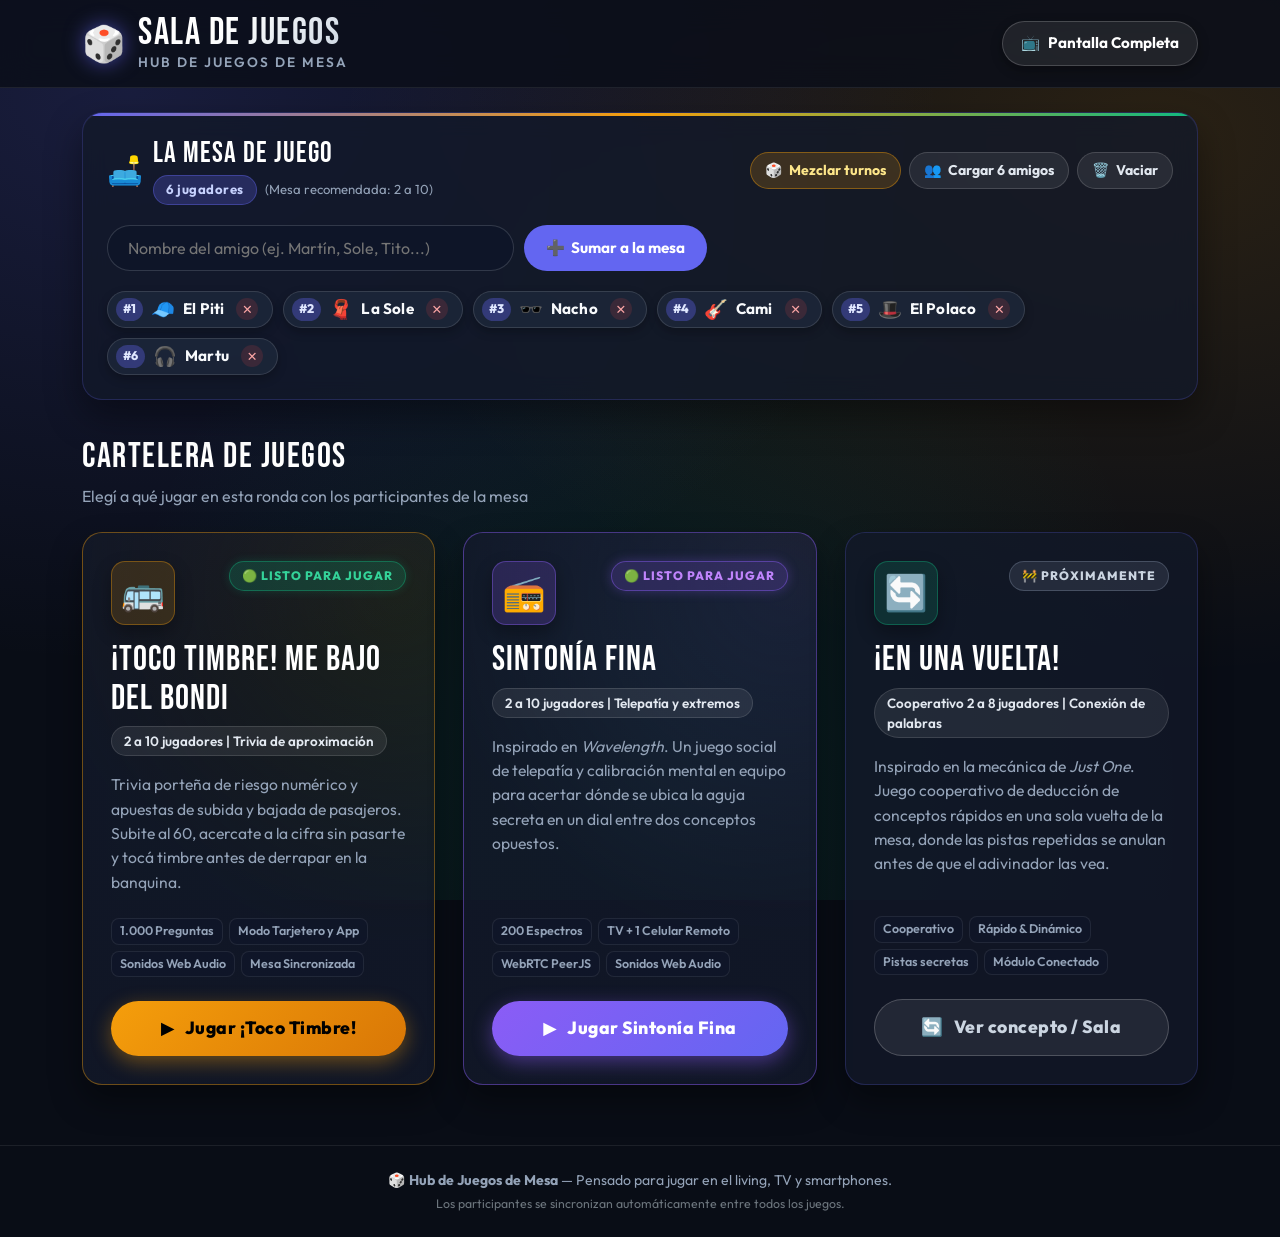
==== index.html @ fead98ab "Deploy inicial: Hub de Juegos, Toco Timbre y Sintonia Fina" ====
<!DOCTYPE html>
<html lang="es">
<head>
  <meta charset="UTF-8">
  <meta name="viewport" content="width=device-width, initial-scale=1.0">
  <meta name="theme-color" content="#090d16">
  <meta name="description" content="Hub de Juegos de Mesa Digitales para jugar entre amigos y en pantalla de TV.">
  <title>🎲 Sala de Juegos | Hub de Juegos de Mesa</title>

  <!-- Google Fonts -->
  <link rel="preconnect" href="https://fonts.googleapis.com">
  <link rel="preconnect" href="https://fonts.gstatic.com" crossorigin>
  <link href="https://fonts.googleapis.com/css2?family=Bebas+Neue&family=Outfit:wght@400;500;600;700;800&display=swap" rel="stylesheet">

  <!-- Bootstrap 5.3 CSS -->
  <link href="https://cdn.jsdelivr.net/npm/bootstrap@5.3.3/dist/css/bootstrap.min.css" rel="stylesheet">

  <!-- Estilos del Hub -->
  <link rel="stylesheet" href="css/hub.css">
</head>
<body>

  <!-- ====================================================================
       BARRA SUPERIOR / LIVING TV HEADER
       ==================================================================== -->
  <header class="hub-header">
    <div class="container d-flex justify-content-between align-items-center">
      <div class="hub-brand">
        <span class="hub-brand-icon">🎲</span>
        <div>
          <h1 class="hub-title">SALA DE JUEGOS</h1>
          <p class="hub-subtitle">Hub de Juegos de Mesa</p>
        </div>
      </div>

      <div class="d-flex align-items-center gap-2">
        <button type="button" class="btn-tv-fullscreen" id="btnToggleFullscreen" title="Alternar Pantalla Completa para TV">
          <span id="fsIcon">📺</span>
          <span id="fsLabel" class="d-none d-sm-inline">Pantalla Completa</span>
        </button>
      </div>
    </div>
  </header>

  <!-- ====================================================================
       CONTENIDO PRINCIPAL
       ==================================================================== -->
  <main class="container">

    <!-- PANEL SUPERIOR: LA MESA (JUGADORES) -->
    <section class="table-panel" aria-labelledby="tableTitle">
      <div class="table-panel-header">
        <div class="table-title-wrap">
          <span style="font-size: 1.8rem;">🛋️</span>
          <div>
            <h2 class="table-title" id="tableTitle">LA MESA DE JUEGO</h2>
            <div class="d-flex align-items-center gap-2 mt-1">
              <span class="table-badge-count" id="playerCountBadge">0 jugadores</span>
              <span style="color: var(--hub-text-muted); font-size: 0.82rem;" id="playerLimitNotice">(Mesa recomendada: 2 a 10)</span>
            </div>
          </div>
        </div>

        <div class="table-actions">
          <button type="button" class="btn-table-action btn-shuffle" id="btnShufflePlayers" title="Mezcla el orden de turnos aleatoriamente">
            <span>🎲</span>
            <span>Mezclar turnos</span>
          </button>
          <button type="button" class="btn-table-action" id="btnDefaultPlayers" title="Cargar la mesa de 6 amigos estándar">
            <span>👥</span>
            <span>Cargar 6 amigos</span>
          </button>
          <button type="button" class="btn-table-action" id="btnClearPlayers" title="Vaciar la mesa">
            <span>🗑️</span>
            <span>Vaciar</span>
          </button>
        </div>
      </div>

      <!-- Formulario para agregar participante -->
      <form id="addPlayerForm" class="add-player-bar" autocomplete="off" onsubmit="return false;">
        <input 
          type="text" 
          id="newPlayerInput" 
          class="input-player-name" 
          placeholder="Nombre del amigo (ej. Martín, Sole, Tito...)" 
          maxlength="18"
          aria-label="Nombre del nuevo jugador"
        >
        <button type="submit" class="btn-add-player" id="btnAddPlayer">
          <span>➕</span>
          <span>Sumar a la mesa</span>
        </button>
      </form>

      <!-- Lista / Grilla de fichas de jugadores -->
      <div class="players-chips-grid" id="playersChipsContainer">
        <!-- Renderizado dinámicamente -->
      </div>
    </section>

    <!-- GRILLA DE JUEGOS (CARTELERA) -->
    <section class="games-section" aria-labelledby="gamesSectionTitle">
      <div class="section-header d-flex justify-content-between align-items-end">
        <div>
          <h2 class="section-title" id="gamesSectionTitle">CARTELERA DE JUEGOS</h2>
          <p class="section-subtitle">Elegí a qué jugar en esta ronda con los participantes de la mesa</p>
        </div>
      </div>

      <div class="games-grid">
        <!-- TARJETA 1 (ACTIVO): ¡TOCO TIMBRE! -->
        <article class="game-card card-active">
          <div class="game-card-top">
            <div class="game-icon-badge" style="background: rgba(245, 158, 11, 0.15); border-color: rgba(245, 158, 11, 0.35);">
              🚌
            </div>
            <span class="status-badge available">🟢 Listo para jugar</span>
          </div>

          <h3 class="game-title">¡TOCO TIMBRE! ME BAJO DEL BONDI</h3>
          
          <div>
            <span class="game-meta-badge">2 a 10 jugadores | Trivia de aproximación</span>
          </div>

          <p class="game-desc">
            Trivia porteña de riesgo numérico y apuestas de subida y bajada de pasajeros. Subite al 60, acercate a la cifra sin pasarte y tocá timbre antes de derrapar en la banquina.
          </p>

          <div class="game-tags">
            <span class="game-tag">1.000 Preguntas</span>
            <span class="game-tag">Modo Tarjetero y App</span>
            <span class="game-tag">Sonidos Web Audio</span>
            <span class="game-tag">Mesa Sincronizada</span>
          </div>

          <div class="mt-auto">
            <a href="toco-timbre/index.html" class="btn-game-action btn-play-primary" id="btnPlayTocoTimbre">
              <span>▶️</span>
              <span>Jugar ¡Toco Timbre!</span>
            </a>
          </div>
        </article>

        <!-- TARJETA 2 (ACTIVO): SINTONÍA FINA -->
        <article class="game-card card-active" style="border-color: rgba(139, 92, 246, 0.45); background: radial-gradient(circle at 90% 10%, rgba(139, 92, 246, 0.12) 0%, rgba(18, 25, 41, 0.85) 60%);">
          <div class="game-card-top">
            <div class="game-icon-badge" style="background: rgba(139, 92, 246, 0.2); border-color: rgba(139, 92, 246, 0.4);">
              📻
            </div>
            <span class="status-badge available" style="background: rgba(139, 92, 246, 0.2); color: #c084fc; border-color: rgba(139, 92, 246, 0.45); box-shadow: 0 0 12px rgba(139, 92, 246, 0.3);">🟢 Listo para jugar</span>
          </div>

          <h3 class="game-title">SINTONÍA FINA</h3>

          <div>
            <span class="game-meta-badge">2 a 10 jugadores | Telepatía y extremos</span>
          </div>

          <p class="game-desc">
            Inspirado en <em>Wavelength</em>. Un juego social de telepatía y calibración mental en equipo para acertar dónde se ubica la aguja secreta en un dial entre dos conceptos opuestos.
          </p>

          <div class="game-tags">
            <span class="game-tag">200 Espectros</span>
            <span class="game-tag">TV + 1 Celular Remoto</span>
            <span class="game-tag">WebRTC PeerJS</span>
            <span class="game-tag">Sonidos Web Audio</span>
          </div>

          <div class="mt-auto">
            <a href="sintonia-fina/index.html" class="btn-game-action btn-play-primary" style="background: linear-gradient(135deg, #8b5cf6, #6366f1); color: #fff; box-shadow: 0 6px 20px rgba(139, 92, 246, 0.45);">
              <span>▶️</span>
              <span>Jugar Sintonía Fina</span>
            </a>
          </div>
        </article>

        <!-- TARJETA 3 (ESTRUCTURA LISTA): ¡EN UNA VUELTA! -->
        <article class="game-card">
          <div class="game-card-top">
            <div class="game-icon-badge" style="background: rgba(16, 185, 129, 0.15); border-color: rgba(16, 185, 129, 0.35);">
              🔄
            </div>
            <span class="status-badge coming-soon">🚧 Próximamente</span>
          </div>

          <h3 class="game-title">¡EN UNA VUELTA!</h3>

          <div>
            <span class="game-meta-badge">Cooperativo 2 a 8 jugadores | Conexión de palabras</span>
          </div>

          <p class="game-desc">
            Inspirado en la mecánica de <em>Just One</em>. Juego cooperativo de deducción de conceptos rápidos en una sola vuelta de la mesa, donde las pistas repetidas se anulan antes de que el adivinador las vea.
          </p>

          <div class="game-tags">
            <span class="game-tag">Cooperativo</span>
            <span class="game-tag">Rápido & Dinámico</span>
            <span class="game-tag">Pistas secretas</span>
            <span class="game-tag">Módulo Conectado</span>
          </div>

          <div class="mt-auto">
            <a href="en-una-vuelta/index.html" class="btn-game-action btn-play-secondary">
              <span>🔄</span>
              <span>Ver concepto / Sala</span>
            </a>
          </div>
        </article>
      </div>
    </section>
  </main>

  <!-- PIE DE PÁGINA -->
  <footer class="hub-footer text-center">
    <div class="container">
      <p class="mb-1">🎲 <strong>Hub de Juegos de Mesa</strong> &mdash; Pensado para jugar en el living, TV y smartphones.</p>
      <p class="text-secondary small mb-0">Los participantes se sincronizan automáticamente entre todos los juegos.</p>
    </div>
  </footer>

  <!-- SCRIPT COMPARTIDO DEL HUB -->
  <script src="js/hub-shared.js"></script>

  <!-- LÓGICA DE CONTROL DEL HUB -->
  <script>
    (function() {
      'use strict';

      // Elementos del DOM
      const chipsContainer = document.getElementById('playersChipsContainer');
      const countBadge = document.getElementById('playerCountBadge');
      const addForm = document.getElementById('addPlayerForm');
      const newPlayerInput = document.getElementById('newPlayerInput');
      const btnShuffle = document.getElementById('btnShufflePlayers');
      const btnDefault = document.getElementById('btnDefaultPlayers');
      const btnClear = document.getElementById('btnClearPlayers');
      const btnToggleFs = document.getElementById('btnToggleFullscreen');
      const fsIcon = document.getElementById('fsIcon');
      const fsLabel = document.getElementById('fsLabel');

      // -----------------------------------------------------------------------
      // RENDERIZADO DE LA MESA DE JUGADORES
      // -----------------------------------------------------------------------
      function renderTablePlayers() {
        if (!window.HubShared) return;
        const players = window.HubShared.getHubPlayers(true);

        // Actualizar contador
        const total = players.length;
        countBadge.textContent = `${total} ${total === 1 ? 'jugador' : 'jugadores'}`;

        if (total === 0) {
          chipsContainer.innerHTML = '<div class="players-empty-msg">No hay participantes en la mesa. Escribí un nombre arriba o hacé clic en "Cargar 6 amigos".</div>';
          return;
        }

        chipsContainer.innerHTML = '';
        players.forEach((p, idx) => {
          const chip = document.createElement('div');
          chip.className = 'player-chip';
          chip.innerHTML = `
            <span class="player-chip-order">#${idx + 1}</span>
            <span class="player-chip-emoji">${p.emoji || '👤'}</span>
            <span class="player-chip-name">${escapeHtml(p.name)}</span>
            <button type="button" class="player-chip-remove" title="Quitar a ${escapeHtml(p.name)} de la mesa" data-idx="${idx}">✕</button>
          `;

          // Evento quitar jugador
          const removeBtn = chip.querySelector('.player-chip-remove');
          removeBtn.addEventListener('click', (e) => {
            e.stopPropagation();
            window.HubShared.removeHubPlayer(idx);
            renderTablePlayers();
          });

          chipsContainer.appendChild(chip);
        });
      }

      function escapeHtml(str) {
        const div = document.createElement('div');
        div.textContent = str || '';
        return div.innerHTML;
      }

      // -----------------------------------------------------------------------
      // EVENTOS DE AGREGAR / EDITAR MESA
      // -----------------------------------------------------------------------
      addForm.addEventListener('submit', (e) => {
        e.preventDefault();
        const name = newPlayerInput.value.trim();
        if (!name) return;

        const current = window.HubShared.getHubPlayers(false);
        if (current.length >= window.HubShared.MAX_PLAYERS) {
          alert(`La mesa admite hasta un máximo de ${window.HubShared.MAX_PLAYERS} jugadores.`);
          return;
        }

        window.HubShared.addHubPlayer(name);
        newPlayerInput.value = '';
        renderTablePlayers();
        newPlayerInput.focus();
      });

      btnShuffle.addEventListener('click', () => {
        window.HubShared.shuffleHubPlayers();
        renderTablePlayers();
        // Animación de agitación visual
        chipsContainer.style.transition = 'transform 0.15s ease';
        chipsContainer.style.transform = 'scale(0.98)';
        setTimeout(() => {
          chipsContainer.style.transform = 'scale(1)';
        }, 150);
      });

      btnDefault.addEventListener('click', () => {
        window.HubShared.resetHubPlayersToDefault();
        renderTablePlayers();
      });

      btnClear.addEventListener('click', () => {
        if (confirm('¿Vaciar la mesa de participantes?')) {
          window.HubShared.clearHubPlayers();
          renderTablePlayers();
        }
      });

      // Escuchar cambios sincronizados desde otras pestañas o ventanas
      window.addEventListener('storage', (e) => {
        if (e.key === window.HubShared.STORAGE_KEY) {
          renderTablePlayers();
        }
      });

      window.addEventListener('hubPlayersChanged', () => {
        renderTablePlayers();
      });

      // -----------------------------------------------------------------------
      // PANTALLA COMPLETA (FULLSCREEN API PARA TV)
      // -----------------------------------------------------------------------
      function isFullscreen() {
        return !!(
          document.fullscreenElement ||
          document.webkitFullscreenElement ||
          document.mozFullScreenElement ||
          document.msFullscreenElement
        );
      }

      function toggleFullscreen() {
        if (!isFullscreen()) {
          const docEl = document.documentElement;
          if (docEl.requestFullscreen) {
            docEl.requestFullscreen().catch(err => console.warn('Error fullscreen:', err));
          } else if (docEl.webkitRequestFullscreen) {
            docEl.webkitRequestFullscreen();
          } else if (docEl.mozRequestFullScreen) {
            docEl.mozRequestFullScreen();
          } else if (docEl.msRequestFullscreen) {
            docEl.msRequestFullscreen();
          }
        } else {
          if (document.exitFullscreen) {
            document.exitFullscreen().catch(err => console.warn('Error exit fullscreen:', err));
          } else if (document.webkitExitFullscreen) {
            document.webkitExitFullscreen();
          } else if (document.mozCancelFullScreen) {
            document.mozCancelFullScreen();
          } else if (document.msExitFullscreen) {
            document.msExitFullscreen();
          }
        }
      }

      function updateFullscreenUI() {
        const inFs = isFullscreen();
        if (inFs) {
          fsIcon.textContent = '🪟';
          if (fsLabel) fsLabel.textContent = 'Salir de Pantalla Completa';
          btnToggleFs.title = 'Salir de Pantalla Completa';
        } else {
          fsIcon.textContent = '📺';
          if (fsLabel) fsLabel.textContent = 'Pantalla Completa';
          btnToggleFs.title = 'Alternar Pantalla Completa para TV';
        }
      }

      btnToggleFs.addEventListener('click', toggleFullscreen);

      document.addEventListener('fullscreenchange', updateFullscreenUI);
      document.addEventListener('webkitfullscreenchange', updateFullscreenUI);
      document.addEventListener('mozfullscreenchange', updateFullscreenUI);
      document.addEventListener('MSFullscreenChange', updateFullscreenUI);

      // Iniciar
      renderTablePlayers();
    })();
  </script>
</body>
</html>
---- css/hub.css ----
/* ==========================================================================
   HUB DE JUEGOS DE MESA - NOCHE DE JUEGOS / LIVING TV STYLES
   ========================================================================== */

:root {
  --hub-bg: #090d16;
  --hub-bg-card: rgba(18, 25, 41, 0.78);
  --hub-bg-card-hover: rgba(28, 38, 62, 0.88);
  --hub-card-border: rgba(99, 102, 241, 0.22);
  --hub-card-border-active: rgba(245, 158, 11, 0.5);

  --hub-text-main: #f8fafc;
  --hub-text-muted: #94a3b8;
  --hub-text-highlight: #38bdf8;

  --hub-primary: #6366f1;
  --hub-primary-glow: rgba(99, 102, 241, 0.35);
  --hub-accent-gold: #f59e0b;
  --hub-accent-gold-glow: rgba(245, 158, 11, 0.3);
  --hub-accent-green: #10b981;
  --hub-accent-green-glow: rgba(16, 185, 129, 0.3);

  --font-family: 'Outfit', system-ui, -apple-system, sans-serif;
  --font-display: 'Bebas Neue', cursive, sans-serif;

  --radius-lg: 20px;
  --radius-md: 14px;
  --radius-sm: 8px;
  --radius-pill: 9999px;
  
  --transition-smooth: all 0.25s cubic-bezier(0.4, 0, 0.2, 1);
}

*, *::before, *::after {
  box-sizing: border-box;
}

body {
  margin: 0;
  padding: 0;
  font-family: var(--font-family);
  background-color: var(--hub-bg);
  background-image: 
    radial-gradient(at 10% 10%, rgba(99, 102, 241, 0.18) 0px, transparent 50%),
    radial-gradient(at 90% 15%, rgba(245, 158, 11, 0.14) 0px, transparent 50%),
    radial-gradient(at 50% 90%, rgba(16, 185, 129, 0.12) 0px, transparent 60%);
  background-attachment: fixed;
  color: var(--hub-text-main);
  min-height: 100vh;
  display: flex;
  flex-direction: column;
  -webkit-font-smoothing: antialiased;
}

/* ==========================================================================
   HEADER / LIVING TV BAR
   ========================================================================== */
.hub-header {
  background: rgba(11, 15, 25, 0.85);
  backdrop-filter: blur(16px);
  -webkit-backdrop-filter: blur(16px);
  border-bottom: 1px solid rgba(255, 255, 255, 0.08);
  position: sticky;
  top: 0;
  z-index: 1000;
  padding: 14px 0;
}

.hub-brand {
  display: flex;
  align-items: center;
  gap: 12px;
  text-decoration: none;
  color: inherit;
}

.hub-brand-icon {
  font-size: 2.2rem;
  line-height: 1;
  filter: drop-shadow(0 0 10px rgba(99, 102, 241, 0.6));
  animation: floatIcon 3s ease-in-out infinite alternate;
}

@keyframes floatIcon {
  from { transform: translateY(0); }
  to { transform: translateY(-3px); }
}

.hub-title {
  font-family: var(--font-display);
  font-size: clamp(1.8rem, 4vw, 2.4rem);
  letter-spacing: 1.5px;
  margin: 0;
  line-height: 1;
  background: linear-gradient(135deg, #ffffff 40%, #cbd5e1 100%);
  -webkit-background-clip: text;
  -webkit-text-fill-color: transparent;
}

.hub-subtitle {
  font-size: 0.85rem;
  color: var(--hub-text-muted);
  text-transform: uppercase;
  letter-spacing: 2px;
  font-weight: 600;
  margin: 0;
}

/* Botón Pantalla Completa */
.btn-tv-fullscreen {
  background: rgba(255, 255, 255, 0.08);
  color: #fff;
  border: 1px solid rgba(255, 255, 255, 0.18);
  border-radius: var(--radius-pill);
  padding: 10px 18px;
  font-size: 0.95rem;
  font-weight: 700;
  display: inline-flex;
  align-items: center;
  gap: 8px;
  cursor: pointer;
  transition: var(--transition-smooth);
  box-shadow: 0 4px 12px rgba(0, 0, 0, 0.3);
}

.btn-tv-fullscreen:hover {
  background: rgba(99, 102, 241, 0.25);
  border-color: var(--hub-primary);
  box-shadow: 0 0 18px var(--hub-primary-glow);
  transform: translateY(-1px);
  color: #fff;
}

.btn-tv-fullscreen:active {
  transform: scale(0.97);
}

/* ==========================================================================
   PANEL SUPERIOR: LA MESA (JUGADORES)
   ========================================================================== */
.table-panel {
  background: var(--hub-bg-card);
  border: 1px solid var(--hub-card-border);
  border-radius: var(--radius-lg);
  padding: 24px;
  box-shadow: 0 16px 36px rgba(0, 0, 0, 0.4), inset 0 1px 0 rgba(255, 255, 255, 0.05);
  backdrop-filter: blur(12px);
  -webkit-backdrop-filter: blur(12px);
  margin-top: 24px;
  margin-bottom: 36px;
  position: relative;
  overflow: hidden;
}

.table-panel::before {
  content: '';
  position: absolute;
  top: 0;
  left: 0;
  right: 0;
  height: 3px;
  background: linear-gradient(90deg, var(--hub-primary), var(--hub-accent-gold), var(--hub-accent-green));
}

.table-panel-header {
  display: flex;
  flex-wrap: wrap;
  align-items: center;
  justify-content: space-between;
  gap: 16px;
  margin-bottom: 20px;
}

.table-title-wrap {
  display: flex;
  align-items: center;
  gap: 10px;
}

.table-title {
  font-family: var(--font-display);
  font-size: 1.8rem;
  letter-spacing: 1px;
  margin: 0;
  color: #ffffff;
}

.table-badge-count {
  background: rgba(99, 102, 241, 0.25);
  color: #c7d2fe;
  border: 1px solid rgba(99, 102, 241, 0.4);
  padding: 4px 12px;
  border-radius: var(--radius-pill);
  font-size: 0.82rem;
  font-weight: 700;
  letter-spacing: 0.5px;
}

.table-actions {
  display: flex;
  flex-wrap: wrap;
  gap: 8px;
}

.btn-table-action {
  background: rgba(255, 255, 255, 0.08);
  border: 1px solid rgba(255, 255, 255, 0.15);
  color: #e2e8f0;
  border-radius: var(--radius-pill);
  padding: 7px 14px;
  font-size: 0.88rem;
  font-weight: 700;
  cursor: pointer;
  display: inline-flex;
  align-items: center;
  gap: 6px;
  transition: var(--transition-smooth);
}

.btn-table-action:hover {
  background: rgba(255, 255, 255, 0.18);
  color: #fff;
  border-color: rgba(255, 255, 255, 0.3);
  transform: translateY(-1px);
}

.btn-table-action.btn-shuffle {
  background: rgba(245, 158, 11, 0.18);
  border-color: rgba(245, 158, 11, 0.4);
  color: #fde68a;
}

.btn-table-action.btn-shuffle:hover {
  background: rgba(245, 158, 11, 0.3);
  box-shadow: 0 0 16px var(--hub-accent-gold-glow);
  color: #fff;
}

/* Formulario de agregar participante */
.add-player-bar {
  display: flex;
  gap: 10px;
  margin-bottom: 20px;
  max-width: 600px;
}

.input-player-name {
  background: rgba(15, 23, 42, 0.85);
  border: 1px solid rgba(255, 255, 255, 0.15);
  border-radius: var(--radius-pill);
  padding: 10px 20px;
  font-size: 1rem;
  color: #fff;
  flex: 1;
  outline: none;
  transition: var(--transition-smooth);
}

.input-player-name:focus {
  border-color: var(--hub-primary);
  box-shadow: 0 0 12px var(--hub-primary-glow);
}

.btn-add-player {
  background: var(--hub-primary);
  color: #fff;
  border: none;
  border-radius: var(--radius-pill);
  padding: 10px 22px;
  font-size: 0.95rem;
  font-weight: 700;
  cursor: pointer;
  display: inline-flex;
  align-items: center;
  gap: 6px;
  white-space: nowrap;
  transition: var(--transition-smooth);
}

.btn-add-player:hover {
  background: #4f46e5;
  box-shadow: 0 0 18px var(--hub-primary-glow);
  transform: translateY(-1px);
}

/* Contenedor de fichas/chips de jugadores */
.players-chips-grid {
  display: flex;
  flex-wrap: wrap;
  gap: 10px;
  min-height: 48px;
  align-items: center;
}

.player-chip {
  background: rgba(30, 41, 59, 0.8);
  border: 1px solid rgba(255, 255, 255, 0.12);
  border-radius: var(--radius-pill);
  padding: 6px 14px 6px 8px;
  display: inline-flex;
  align-items: center;
  gap: 8px;
  color: #f8fafc;
  font-size: 0.95rem;
  box-shadow: 0 4px 10px rgba(0, 0, 0, 0.25);
  transition: var(--transition-smooth);
  animation: chipPop 0.2s cubic-bezier(0.175, 0.885, 0.32, 1.275);
}

@keyframes chipPop {
  0% { transform: scale(0.8); opacity: 0; }
  100% { transform: scale(1); opacity: 1; }
}

.player-chip:hover {
  background: rgba(45, 60, 87, 0.9);
  border-color: rgba(99, 102, 241, 0.4);
  transform: translateY(-2px);
}

.player-chip-order {
  background: rgba(99, 102, 241, 0.35);
  color: #e0e7ff;
  font-weight: 800;
  font-size: 0.78rem;
  padding: 2px 7px;
  border-radius: var(--radius-pill);
}

.player-chip-emoji {
  font-size: 1.2rem;
  line-height: 1;
}

.player-chip-name {
  font-weight: 700;
  letter-spacing: 0.2px;
}

.player-chip-remove {
  background: rgba(239, 68, 68, 0.15);
  color: #fca5a5;
  border: none;
  width: 22px;
  height: 22px;
  border-radius: 50%;
  display: inline-flex;
  align-items: center;
  justify-content: center;
  font-size: 0.8rem;
  font-weight: 800;
  cursor: pointer;
  margin-left: 4px;
  transition: var(--transition-smooth);
}

.player-chip-remove:hover {
  background: #ef4444;
  color: #fff;
  transform: scale(1.15);
}

.players-empty-msg {
  color: var(--hub-text-muted);
  font-size: 0.95rem;
  font-style: italic;
  padding: 8px 0;
}

/* ==========================================================================
   CARTELERA DE JUEGOS (GRILLA)
   ========================================================================== */
.section-header {
  margin-bottom: 24px;
}

.section-title {
  font-family: var(--font-display);
  font-size: 2.2rem;
  letter-spacing: 1.5px;
  margin: 0 0 6px 0;
  color: #fff;
}

.section-subtitle {
  color: var(--hub-text-muted);
  font-size: 1rem;
  margin: 0;
}

.games-grid {
  display: grid;
  grid-template-columns: repeat(auto-fit, minmax(320px, 1fr));
  gap: 28px;
  margin-bottom: 60px;
}

/* Tarjeta de Juego */
.game-card {
  background: var(--hub-bg-card);
  border: 1px solid var(--hub-card-border);
  border-radius: var(--radius-lg);
  padding: 28px;
  display: flex;
  flex-direction: column;
  position: relative;
  overflow: hidden;
  transition: var(--transition-smooth);
  box-shadow: 0 16px 32px rgba(0, 0, 0, 0.4);
}

.game-card:hover {
  transform: translateY(-6px);
  background: var(--hub-bg-card-hover);
  border-color: rgba(99, 102, 241, 0.45);
  box-shadow: 0 24px 48px rgba(0, 0, 0, 0.6), 0 0 25px rgba(99, 102, 241, 0.15);
}

/* Tarjeta Activa (Toco Timbre) */
.game-card.card-active {
  border-color: rgba(245, 158, 11, 0.4);
  background: radial-gradient(circle at 90% 10%, rgba(245, 158, 11, 0.08) 0%, rgba(18, 25, 41, 0.85) 60%);
}

.game-card.card-active:hover {
  border-color: var(--hub-accent-gold);
  box-shadow: 0 24px 48px rgba(0, 0, 0, 0.6), 0 0 30px var(--hub-accent-gold-glow);
}

.game-card-top {
  display: flex;
  justify-content: space-between;
  align-items: flex-start;
  margin-bottom: 16px;
}

.game-icon-badge {
  width: 64px;
  height: 64px;
  border-radius: var(--radius-md);
  background: rgba(255, 255, 255, 0.06);
  border: 1px solid rgba(255, 255, 255, 0.12);
  display: flex;
  align-items: center;
  justify-content: center;
  font-size: 2.2rem;
  box-shadow: 0 8px 18px rgba(0, 0, 0, 0.3);
}

.status-badge {
  font-size: 0.76rem;
  font-weight: 800;
  text-transform: uppercase;
  letter-spacing: 1px;
  padding: 5px 12px;
  border-radius: var(--radius-pill);
}

.status-badge.available {
  background: rgba(16, 185, 129, 0.2);
  color: #34d399;
  border: 1px solid rgba(16, 185, 129, 0.4);
  box-shadow: 0 0 10px rgba(16, 185, 129, 0.2);
}

.status-badge.coming-soon {
  background: rgba(148, 163, 184, 0.15);
  color: #cbd5e1;
  border: 1px solid rgba(148, 163, 184, 0.3);
}

.game-title {
  font-family: var(--font-display);
  font-size: 2.2rem;
  letter-spacing: 1px;
  line-height: 1.1;
  margin: 0 0 8px 0;
  color: #ffffff;
}

.game-meta-badge {
  display: inline-block;
  background: rgba(255, 255, 255, 0.08);
  border: 1px solid rgba(255, 255, 255, 0.12);
  color: #e2e8f0;
  border-radius: var(--radius-pill);
  padding: 4px 12px;
  font-size: 0.84rem;
  font-weight: 600;
  margin-bottom: 16px;
}

.game-desc {
  color: var(--hub-text-muted);
  font-size: 0.98rem;
  line-height: 1.55;
  margin-bottom: 24px;
  flex: 1;
}

.game-tags {
  display: flex;
  flex-wrap: wrap;
  gap: 6px;
  margin-bottom: 24px;
}

.game-tag {
  background: rgba(15, 23, 42, 0.6);
  border: 1px solid rgba(255, 255, 255, 0.08);
  border-radius: var(--radius-sm);
  padding: 3px 8px;
  font-size: 0.78rem;
  color: #94a3b8;
  font-weight: 600;
}

/* Botones principales de acción en tarjeta */
.btn-game-action {
  width: 100%;
  padding: 14px 24px;
  border-radius: var(--radius-pill);
  font-size: 1.1rem;
  font-weight: 800;
  text-decoration: none;
  display: inline-flex;
  align-items: center;
  justify-content: center;
  gap: 10px;
  cursor: pointer;
  transition: var(--transition-smooth);
  letter-spacing: 0.5px;
}

.btn-game-action.btn-play-primary {
  background: linear-gradient(135deg, #f59e0b, #d97706);
  color: #000;
  border: none;
  box-shadow: 0 6px 20px rgba(245, 158, 11, 0.4);
}

.btn-game-action.btn-play-primary:hover {
  background: linear-gradient(135deg, #fbbf24, #f59e0b);
  box-shadow: 0 8px 28px rgba(245, 158, 11, 0.6);
  color: #000;
  transform: translateY(-2px);
}

.btn-game-action.btn-play-secondary {
  background: rgba(255, 255, 255, 0.08);
  color: #cbd5e1;
  border: 1px solid rgba(255, 255, 255, 0.2);
}

.btn-game-action.btn-play-secondary:hover {
  background: rgba(255, 255, 255, 0.16);
  color: #fff;
  border-color: rgba(255, 255, 255, 0.4);
  transform: translateY(-2px);
}

/* ==========================================================================
   FOOTER
   ========================================================================== */
.hub-footer {
  margin-top: auto;
  padding: 24px 0;
  border-top: 1px solid rgba(255, 255, 255, 0.08);
  color: var(--hub-text-muted);
  font-size: 0.88rem;
}

/* ==========================================================================
   ADAPTACIONES PARA TV Y DISPOSITIVOS GRANDES
   ========================================================================== */
@media (min-width: 1400px) {
  body {
    font-size: 18px;
  }
  .hub-title {
    font-size: 3rem;
  }
  .table-title {
    font-size: 2.2rem;
  }
  .game-title {
    font-size: 2.6rem;
  }
  .btn-game-action {
    padding: 16px 28px;
    font-size: 1.25rem;
  }
  .player-chip {
    font-size: 1.1rem;
    padding: 8px 18px 8px 12px;
  }
}

/* Pantalla completa activa */
:fullscreen body, :-webkit-full-screen body {
  background-size: cover;
}
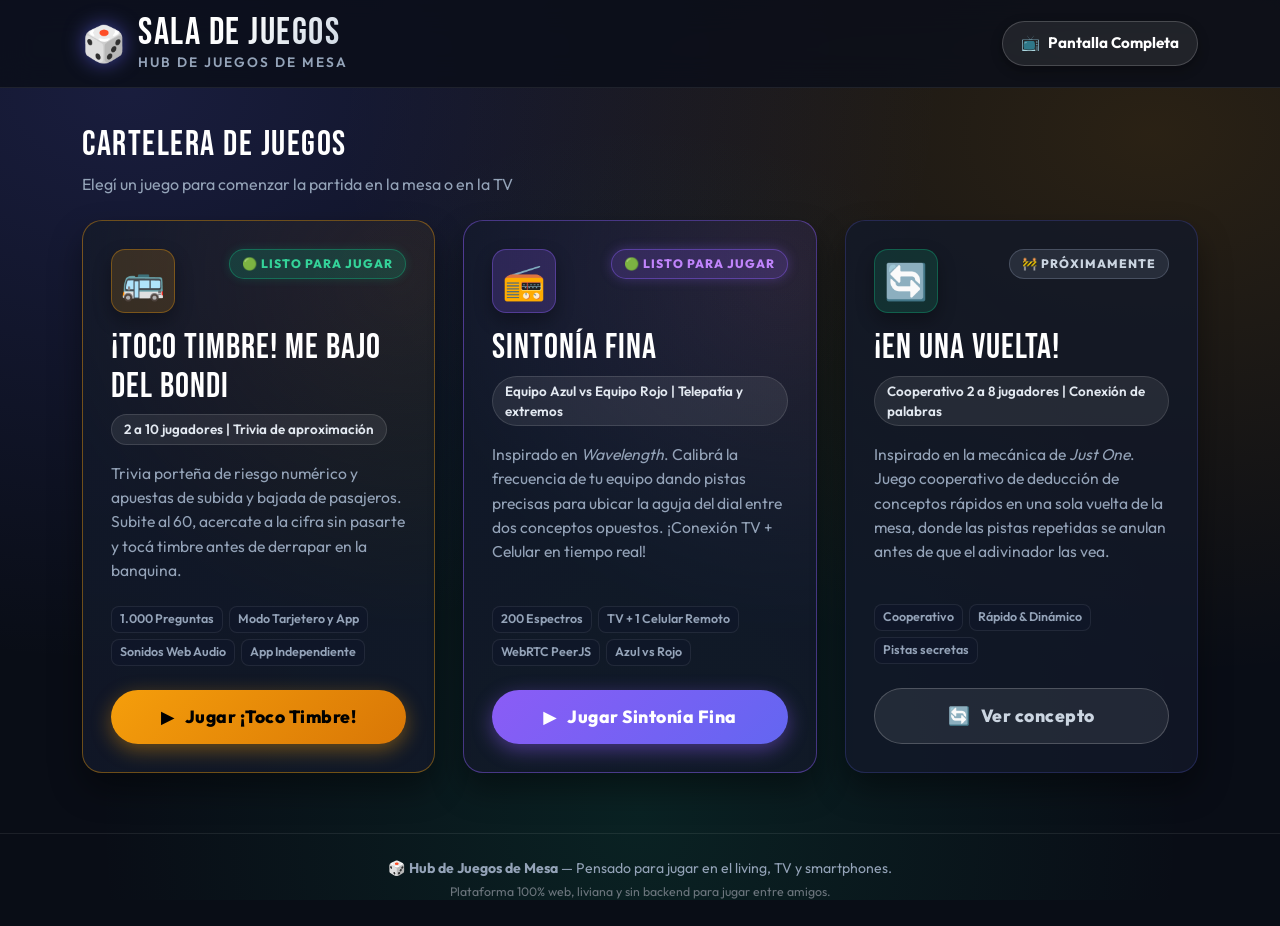
==== commit 562f3701: "Simplificar Hub sin jugadores y Sintonia Fina por equipos Azul vs Rojo" ====
--- a/index.html
+++ b/index.html
@@ -47,64 +47,12 @@
        ==================================================================== -->
   <main class="container">
 
-    <!-- PANEL SUPERIOR: LA MESA (JUGADORES) -->
-    <section class="table-panel" aria-labelledby="tableTitle">
-      <div class="table-panel-header">
-        <div class="table-title-wrap">
-          <span style="font-size: 1.8rem;">🛋️</span>
-          <div>
-            <h2 class="table-title" id="tableTitle">LA MESA DE JUEGO</h2>
-            <div class="d-flex align-items-center gap-2 mt-1">
-              <span class="table-badge-count" id="playerCountBadge">0 jugadores</span>
-              <span style="color: var(--hub-text-muted); font-size: 0.82rem;" id="playerLimitNotice">(Mesa recomendada: 2 a 10)</span>
-            </div>
-          </div>
-        </div>
-
-        <div class="table-actions">
-          <button type="button" class="btn-table-action btn-shuffle" id="btnShufflePlayers" title="Mezcla el orden de turnos aleatoriamente">
-            <span>🎲</span>
-            <span>Mezclar turnos</span>
-          </button>
-          <button type="button" class="btn-table-action" id="btnDefaultPlayers" title="Cargar la mesa de 6 amigos estándar">
-            <span>👥</span>
-            <span>Cargar 6 amigos</span>
-          </button>
-          <button type="button" class="btn-table-action" id="btnClearPlayers" title="Vaciar la mesa">
-            <span>🗑️</span>
-            <span>Vaciar</span>
-          </button>
-        </div>
-      </div>
-
-      <!-- Formulario para agregar participante -->
-      <form id="addPlayerForm" class="add-player-bar" autocomplete="off" onsubmit="return false;">
-        <input 
-          type="text" 
-          id="newPlayerInput" 
-          class="input-player-name" 
-          placeholder="Nombre del amigo (ej. Martín, Sole, Tito...)" 
-          maxlength="18"
-          aria-label="Nombre del nuevo jugador"
-        >
-        <button type="submit" class="btn-add-player" id="btnAddPlayer">
-          <span>➕</span>
-          <span>Sumar a la mesa</span>
-        </button>
-      </form>
-
-      <!-- Lista / Grilla de fichas de jugadores -->
-      <div class="players-chips-grid" id="playersChipsContainer">
-        <!-- Renderizado dinámicamente -->
-      </div>
-    </section>
-
     <!-- GRILLA DE JUEGOS (CARTELERA) -->
     <section class="games-section" aria-labelledby="gamesSectionTitle">
       <div class="section-header d-flex justify-content-between align-items-end">
         <div>
           <h2 class="section-title" id="gamesSectionTitle">CARTELERA DE JUEGOS</h2>
-          <p class="section-subtitle">Elegí a qué jugar en esta ronda con los participantes de la mesa</p>
+          <p class="section-subtitle">Elegí un juego para comenzar la partida en la mesa o en la TV</p>
         </div>
       </div>
 
@@ -132,7 +80,7 @@
             <span class="game-tag">1.000 Preguntas</span>
             <span class="game-tag">Modo Tarjetero y App</span>
             <span class="game-tag">Sonidos Web Audio</span>
-            <span class="game-tag">Mesa Sincronizada</span>
+            <span class="game-tag">App Independiente</span>
           </div>
 
           <div class="mt-auto">
@@ -155,18 +103,18 @@
           <h3 class="game-title">SINTONÍA FINA</h3>
 
           <div>
-            <span class="game-meta-badge">2 a 10 jugadores | Telepatía y extremos</span>
+            <span class="game-meta-badge">Equipo Azul vs Equipo Rojo | Telepatía y extremos</span>
           </div>
 
           <p class="game-desc">
-            Inspirado en <em>Wavelength</em>. Un juego social de telepatía y calibración mental en equipo para acertar dónde se ubica la aguja secreta en un dial entre dos conceptos opuestos.
+            Inspirado en <em>Wavelength</em>. Calibrá la frecuencia de tu equipo dando pistas precisas para ubicar la aguja del dial entre dos conceptos opuestos. ¡Conexión TV + Celular en tiempo real!
           </p>
 
           <div class="game-tags">
             <span class="game-tag">200 Espectros</span>
             <span class="game-tag">TV + 1 Celular Remoto</span>
             <span class="game-tag">WebRTC PeerJS</span>
-            <span class="game-tag">Sonidos Web Audio</span>
+            <span class="game-tag">Azul vs Rojo</span>
           </div>
 
           <div class="mt-auto">
@@ -200,13 +148,12 @@
             <span class="game-tag">Cooperativo</span>
             <span class="game-tag">Rápido & Dinámico</span>
             <span class="game-tag">Pistas secretas</span>
-            <span class="game-tag">Módulo Conectado</span>
           </div>
 
           <div class="mt-auto">
             <a href="en-una-vuelta/index.html" class="btn-game-action btn-play-secondary">
               <span>🔄</span>
-              <span>Ver concepto / Sala</span>
+              <span>Ver concepto</span>
             </a>
           </div>
         </article>
@@ -218,132 +165,19 @@
   <footer class="hub-footer text-center">
     <div class="container">
       <p class="mb-1">🎲 <strong>Hub de Juegos de Mesa</strong> &mdash; Pensado para jugar en el living, TV y smartphones.</p>
-      <p class="text-secondary small mb-0">Los participantes se sincronizan automáticamente entre todos los juegos.</p>
+      <p class="text-secondary small mb-0">Plataforma 100% web, liviana y sin backend para jugar entre amigos.</p>
     </div>
   </footer>
 
-  <!-- SCRIPT COMPARTIDO DEL HUB -->
-  <script src="js/hub-shared.js"></script>
-
-  <!-- LÓGICA DE CONTROL DEL HUB -->
+  <!-- LÓGICA DE PANTALLA COMPLETA -->
   <script>
     (function() {
       'use strict';
 
-      // Elementos del DOM
-      const chipsContainer = document.getElementById('playersChipsContainer');
-      const countBadge = document.getElementById('playerCountBadge');
-      const addForm = document.getElementById('addPlayerForm');
-      const newPlayerInput = document.getElementById('newPlayerInput');
-      const btnShuffle = document.getElementById('btnShufflePlayers');
-      const btnDefault = document.getElementById('btnDefaultPlayers');
-      const btnClear = document.getElementById('btnClearPlayers');
       const btnToggleFs = document.getElementById('btnToggleFullscreen');
       const fsIcon = document.getElementById('fsIcon');
       const fsLabel = document.getElementById('fsLabel');
 
-      // -----------------------------------------------------------------------
-      // RENDERIZADO DE LA MESA DE JUGADORES
-      // -----------------------------------------------------------------------
-      function renderTablePlayers() {
-        if (!window.HubShared) return;
-        const players = window.HubShared.getHubPlayers(true);
-
-        // Actualizar contador
-        const total = players.length;
-        countBadge.textContent = `${total} ${total === 1 ? 'jugador' : 'jugadores'}`;
-
-        if (total === 0) {
-          chipsContainer.innerHTML = '<div class="players-empty-msg">No hay participantes en la mesa. Escribí un nombre arriba o hacé clic en "Cargar 6 amigos".</div>';
-          return;
-        }
-
-        chipsContainer.innerHTML = '';
-        players.forEach((p, idx) => {
-          const chip = document.createElement('div');
-          chip.className = 'player-chip';
-          chip.innerHTML = `
-            <span class="player-chip-order">#${idx + 1}</span>
-            <span class="player-chip-emoji">${p.emoji || '👤'}</span>
-            <span class="player-chip-name">${escapeHtml(p.name)}</span>
-            <button type="button" class="player-chip-remove" title="Quitar a ${escapeHtml(p.name)} de la mesa" data-idx="${idx}">✕</button>
-          `;
-
-          // Evento quitar jugador
-          const removeBtn = chip.querySelector('.player-chip-remove');
-          removeBtn.addEventListener('click', (e) => {
-            e.stopPropagation();
-            window.HubShared.removeHubPlayer(idx);
-            renderTablePlayers();
-          });
-
-          chipsContainer.appendChild(chip);
-        });
-      }
-
-      function escapeHtml(str) {
-        const div = document.createElement('div');
-        div.textContent = str || '';
-        return div.innerHTML;
-      }
-
-      // -----------------------------------------------------------------------
-      // EVENTOS DE AGREGAR / EDITAR MESA
-      // -----------------------------------------------------------------------
-      addForm.addEventListener('submit', (e) => {
-        e.preventDefault();
-        const name = newPlayerInput.value.trim();
-        if (!name) return;
-
-        const current = window.HubShared.getHubPlayers(false);
-        if (current.length >= window.HubShared.MAX_PLAYERS) {
-          alert(`La mesa admite hasta un máximo de ${window.HubShared.MAX_PLAYERS} jugadores.`);
-          return;
-        }
-
-        window.HubShared.addHubPlayer(name);
-        newPlayerInput.value = '';
-        renderTablePlayers();
-        newPlayerInput.focus();
-      });
-
-      btnShuffle.addEventListener('click', () => {
-        window.HubShared.shuffleHubPlayers();
-        renderTablePlayers();
-        // Animación de agitación visual
-        chipsContainer.style.transition = 'transform 0.15s ease';
-        chipsContainer.style.transform = 'scale(0.98)';
-        setTimeout(() => {
-          chipsContainer.style.transform = 'scale(1)';
-        }, 150);
-      });
-
-      btnDefault.addEventListener('click', () => {
-        window.HubShared.resetHubPlayersToDefault();
-        renderTablePlayers();
-      });
-
-      btnClear.addEventListener('click', () => {
-        if (confirm('¿Vaciar la mesa de participantes?')) {
-          window.HubShared.clearHubPlayers();
-          renderTablePlayers();
-        }
-      });
-
-      // Escuchar cambios sincronizados desde otras pestañas o ventanas
-      window.addEventListener('storage', (e) => {
-        if (e.key === window.HubShared.STORAGE_KEY) {
-          renderTablePlayers();
-        }
-      });
-
-      window.addEventListener('hubPlayersChanged', () => {
-        renderTablePlayers();
-      });
-
-      // -----------------------------------------------------------------------
-      // PANTALLA COMPLETA (FULLSCREEN API PARA TV)
-      // -----------------------------------------------------------------------
       function isFullscreen() {
         return !!(
           document.fullscreenElement ||
@@ -357,49 +191,38 @@
         if (!isFullscreen()) {
           const docEl = document.documentElement;
           if (docEl.requestFullscreen) {
-            docEl.requestFullscreen().catch(err => console.warn('Error fullscreen:', err));
+            docEl.requestFullscreen().catch(() => {});
           } else if (docEl.webkitRequestFullscreen) {
             docEl.webkitRequestFullscreen();
-          } else if (docEl.mozRequestFullScreen) {
-            docEl.mozRequestFullScreen();
           } else if (docEl.msRequestFullscreen) {
             docEl.msRequestFullscreen();
           }
         } else {
           if (document.exitFullscreen) {
-            document.exitFullscreen().catch(err => console.warn('Error exit fullscreen:', err));
+            document.exitFullscreen().catch(() => {});
           } else if (document.webkitExitFullscreen) {
-            document.webkitExitFullscreen();
-          } else if (document.mozCancelFullScreen) {
-            document.mozCancelFullScreen();
+            docEl.webkitExitFullscreen();
           } else if (document.msExitFullscreen) {
-            document.msExitFullscreen();
+            docEl.msExitFullscreen();
           }
         }
       }
 
       function updateFullscreenUI() {
         const inFs = isFullscreen();
-        if (inFs) {
-          fsIcon.textContent = '🪟';
-          if (fsLabel) fsLabel.textContent = 'Salir de Pantalla Completa';
-          btnToggleFs.title = 'Salir de Pantalla Completa';
-        } else {
-          fsIcon.textContent = '📺';
-          if (fsLabel) fsLabel.textContent = 'Pantalla Completa';
-          btnToggleFs.title = 'Alternar Pantalla Completa para TV';
-        }
-      }
-
-      btnToggleFs.addEventListener('click', toggleFullscreen);
+        if (fsIcon) fsIcon.textContent = inFs ? '🪟' : '📺';
+        if (fsLabel) fsLabel.textContent = inFs ? 'Salir' : 'Pantalla Completa';
+        if (btnToggleFs) btnToggleFs.title = inFs ? 'Salir de Pantalla Completa' : 'Alternar Pantalla Completa para TV';
+      }
+
+      if (btnToggleFs) {
+        btnToggleFs.addEventListener('click', toggleFullscreen);
+      }
 
       document.addEventListener('fullscreenchange', updateFullscreenUI);
       document.addEventListener('webkitfullscreenchange', updateFullscreenUI);
       document.addEventListener('mozfullscreenchange', updateFullscreenUI);
       document.addEventListener('MSFullscreenChange', updateFullscreenUI);
-
-      // Iniciar
-      renderTablePlayers();
     })();
   </script>
 </body>
--- a/css/hub.css
+++ b/css/hub.css
@@ -136,240 +136,12 @@
 }
 
 /* ==========================================================================
-   PANEL SUPERIOR: LA MESA (JUGADORES)
-   ========================================================================== */
-.table-panel {
-  background: var(--hub-bg-card);
-  border: 1px solid var(--hub-card-border);
-  border-radius: var(--radius-lg);
-  padding: 24px;
-  box-shadow: 0 16px 36px rgba(0, 0, 0, 0.4), inset 0 1px 0 rgba(255, 255, 255, 0.05);
-  backdrop-filter: blur(12px);
-  -webkit-backdrop-filter: blur(12px);
-  margin-top: 24px;
-  margin-bottom: 36px;
-  position: relative;
-  overflow: hidden;
-}
-
-.table-panel::before {
-  content: '';
-  position: absolute;
-  top: 0;
-  left: 0;
-  right: 0;
-  height: 3px;
-  background: linear-gradient(90deg, var(--hub-primary), var(--hub-accent-gold), var(--hub-accent-green));
-}
-
-.table-panel-header {
-  display: flex;
-  flex-wrap: wrap;
-  align-items: center;
-  justify-content: space-between;
-  gap: 16px;
-  margin-bottom: 20px;
-}
-
-.table-title-wrap {
-  display: flex;
-  align-items: center;
-  gap: 10px;
-}
-
-.table-title {
-  font-family: var(--font-display);
-  font-size: 1.8rem;
-  letter-spacing: 1px;
-  margin: 0;
-  color: #ffffff;
-}
-
-.table-badge-count {
-  background: rgba(99, 102, 241, 0.25);
-  color: #c7d2fe;
-  border: 1px solid rgba(99, 102, 241, 0.4);
-  padding: 4px 12px;
-  border-radius: var(--radius-pill);
-  font-size: 0.82rem;
-  font-weight: 700;
-  letter-spacing: 0.5px;
-}
-
-.table-actions {
-  display: flex;
-  flex-wrap: wrap;
-  gap: 8px;
-}
-
-.btn-table-action {
-  background: rgba(255, 255, 255, 0.08);
-  border: 1px solid rgba(255, 255, 255, 0.15);
-  color: #e2e8f0;
-  border-radius: var(--radius-pill);
-  padding: 7px 14px;
-  font-size: 0.88rem;
-  font-weight: 700;
-  cursor: pointer;
-  display: inline-flex;
-  align-items: center;
-  gap: 6px;
-  transition: var(--transition-smooth);
-}
-
-.btn-table-action:hover {
-  background: rgba(255, 255, 255, 0.18);
-  color: #fff;
-  border-color: rgba(255, 255, 255, 0.3);
-  transform: translateY(-1px);
-}
-
-.btn-table-action.btn-shuffle {
-  background: rgba(245, 158, 11, 0.18);
-  border-color: rgba(245, 158, 11, 0.4);
-  color: #fde68a;
-}
-
-.btn-table-action.btn-shuffle:hover {
-  background: rgba(245, 158, 11, 0.3);
-  box-shadow: 0 0 16px var(--hub-accent-gold-glow);
-  color: #fff;
-}
-
-/* Formulario de agregar participante */
-.add-player-bar {
-  display: flex;
-  gap: 10px;
-  margin-bottom: 20px;
-  max-width: 600px;
-}
-
-.input-player-name {
-  background: rgba(15, 23, 42, 0.85);
-  border: 1px solid rgba(255, 255, 255, 0.15);
-  border-radius: var(--radius-pill);
-  padding: 10px 20px;
-  font-size: 1rem;
-  color: #fff;
-  flex: 1;
-  outline: none;
-  transition: var(--transition-smooth);
-}
-
-.input-player-name:focus {
-  border-color: var(--hub-primary);
-  box-shadow: 0 0 12px var(--hub-primary-glow);
-}
-
-.btn-add-player {
-  background: var(--hub-primary);
-  color: #fff;
-  border: none;
-  border-radius: var(--radius-pill);
-  padding: 10px 22px;
-  font-size: 0.95rem;
-  font-weight: 700;
-  cursor: pointer;
-  display: inline-flex;
-  align-items: center;
-  gap: 6px;
-  white-space: nowrap;
-  transition: var(--transition-smooth);
-}
-
-.btn-add-player:hover {
-  background: #4f46e5;
-  box-shadow: 0 0 18px var(--hub-primary-glow);
-  transform: translateY(-1px);
-}
-
-/* Contenedor de fichas/chips de jugadores */
-.players-chips-grid {
-  display: flex;
-  flex-wrap: wrap;
-  gap: 10px;
-  min-height: 48px;
-  align-items: center;
-}
-
-.player-chip {
-  background: rgba(30, 41, 59, 0.8);
-  border: 1px solid rgba(255, 255, 255, 0.12);
-  border-radius: var(--radius-pill);
-  padding: 6px 14px 6px 8px;
-  display: inline-flex;
-  align-items: center;
-  gap: 8px;
-  color: #f8fafc;
-  font-size: 0.95rem;
-  box-shadow: 0 4px 10px rgba(0, 0, 0, 0.25);
-  transition: var(--transition-smooth);
-  animation: chipPop 0.2s cubic-bezier(0.175, 0.885, 0.32, 1.275);
-}
-
-@keyframes chipPop {
-  0% { transform: scale(0.8); opacity: 0; }
-  100% { transform: scale(1); opacity: 1; }
-}
-
-.player-chip:hover {
-  background: rgba(45, 60, 87, 0.9);
-  border-color: rgba(99, 102, 241, 0.4);
-  transform: translateY(-2px);
-}
-
-.player-chip-order {
-  background: rgba(99, 102, 241, 0.35);
-  color: #e0e7ff;
-  font-weight: 800;
-  font-size: 0.78rem;
-  padding: 2px 7px;
-  border-radius: var(--radius-pill);
-}
-
-.player-chip-emoji {
-  font-size: 1.2rem;
-  line-height: 1;
-}
-
-.player-chip-name {
-  font-weight: 700;
-  letter-spacing: 0.2px;
-}
-
-.player-chip-remove {
-  background: rgba(239, 68, 68, 0.15);
-  color: #fca5a5;
-  border: none;
-  width: 22px;
-  height: 22px;
-  border-radius: 50%;
-  display: inline-flex;
-  align-items: center;
-  justify-content: center;
-  font-size: 0.8rem;
-  font-weight: 800;
-  cursor: pointer;
-  margin-left: 4px;
-  transition: var(--transition-smooth);
-}
-
-.player-chip-remove:hover {
-  background: #ef4444;
-  color: #fff;
-  transform: scale(1.15);
-}
-
-.players-empty-msg {
-  color: var(--hub-text-muted);
-  font-size: 0.95rem;
-  font-style: italic;
-  padding: 8px 0;
-}
-
-/* ==========================================================================
    CARTELERA DE JUEGOS (GRILLA)
    ========================================================================== */
+.games-section {
+  margin-top: 36px;
+}
+
 .section-header {
   margin-bottom: 24px;
 }
@@ -580,9 +352,6 @@
   .hub-title {
     font-size: 3rem;
   }
-  .table-title {
-    font-size: 2.2rem;
-  }
   .game-title {
     font-size: 2.6rem;
   }
@@ -590,10 +359,6 @@
     padding: 16px 28px;
     font-size: 1.25rem;
   }
-  .player-chip {
-    font-size: 1.1rem;
-    padding: 8px 18px 8px 12px;
-  }
 }
 
 /* Pantalla completa activa */
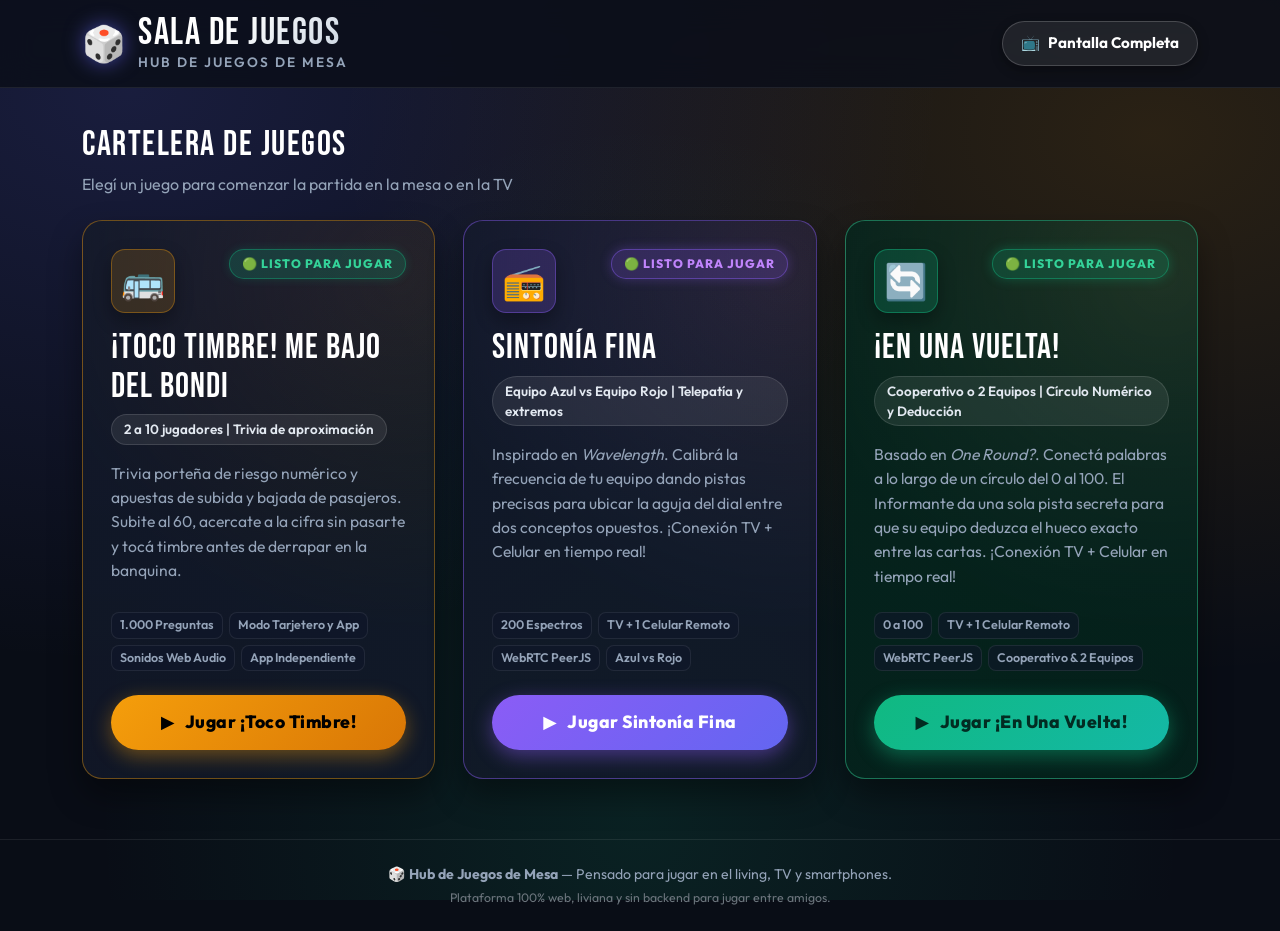
==== commit 3f61e48d: "Implementar juego completo ¡En Una Vuelta! (One Round?) con soporte TV + Celular y modo 1 dispositiv" ====
--- a/index.html
+++ b/index.html
@@ -125,35 +125,36 @@
           </div>
         </article>
 
-        <!-- TARJETA 3 (ESTRUCTURA LISTA): ¡EN UNA VUELTA! -->
-        <article class="game-card">
+        <!-- TARJETA 3 (ACTIVO): ¡EN UNA VUELTA! -->
+        <article class="game-card card-active" style="border-color: rgba(52, 211, 153, 0.45); background: radial-gradient(circle at 90% 10%, rgba(16, 185, 129, 0.15) 0%, rgba(4, 36, 28, 0.85) 60%);">
           <div class="game-card-top">
-            <div class="game-icon-badge" style="background: rgba(16, 185, 129, 0.15); border-color: rgba(16, 185, 129, 0.35);">
+            <div class="game-icon-badge" style="background: rgba(16, 185, 129, 0.2); border-color: rgba(16, 185, 129, 0.45);">
               🔄
             </div>
-            <span class="status-badge coming-soon">🚧 Próximamente</span>
+            <span class="status-badge available" style="background: rgba(16, 185, 129, 0.2); color: #34d399; border-color: rgba(16, 185, 129, 0.45); box-shadow: 0 0 12px rgba(16, 185, 129, 0.3);">🟢 Listo para jugar</span>
           </div>
 
           <h3 class="game-title">¡EN UNA VUELTA!</h3>
 
           <div>
-            <span class="game-meta-badge">Cooperativo 2 a 8 jugadores | Conexión de palabras</span>
+            <span class="game-meta-badge">Cooperativo o 2 Equipos | Círculo Numérico y Deducción</span>
           </div>
 
           <p class="game-desc">
-            Inspirado en la mecánica de <em>Just One</em>. Juego cooperativo de deducción de conceptos rápidos en una sola vuelta de la mesa, donde las pistas repetidas se anulan antes de que el adivinador las vea.
+            Basado en <em>One Round?</em>. Conectá palabras a lo largo de un círculo del 0 al 100. El Informante da una sola pista secreta para que su equipo deduzca el hueco exacto entre las cartas. ¡Conexión TV + Celular en tiempo real!
           </p>
 
           <div class="game-tags">
-            <span class="game-tag">Cooperativo</span>
-            <span class="game-tag">Rápido & Dinámico</span>
-            <span class="game-tag">Pistas secretas</span>
+            <span class="game-tag">0 a 100</span>
+            <span class="game-tag">TV + 1 Celular Remoto</span>
+            <span class="game-tag">WebRTC PeerJS</span>
+            <span class="game-tag">Cooperativo & 2 Equipos</span>
           </div>
 
           <div class="mt-auto">
-            <a href="en-una-vuelta/index.html" class="btn-game-action btn-play-secondary">
-              <span>🔄</span>
-              <span>Ver concepto</span>
+            <a href="en-una-vuelta/index.html" class="btn-game-action btn-play-primary" style="background: linear-gradient(135deg, #10b981, #14b8a6); color: #022c22; box-shadow: 0 6px 20px rgba(16, 185, 129, 0.45);">
+              <span>▶️</span>
+              <span>Jugar ¡En Una Vuelta!</span>
             </a>
           </div>
         </article>
